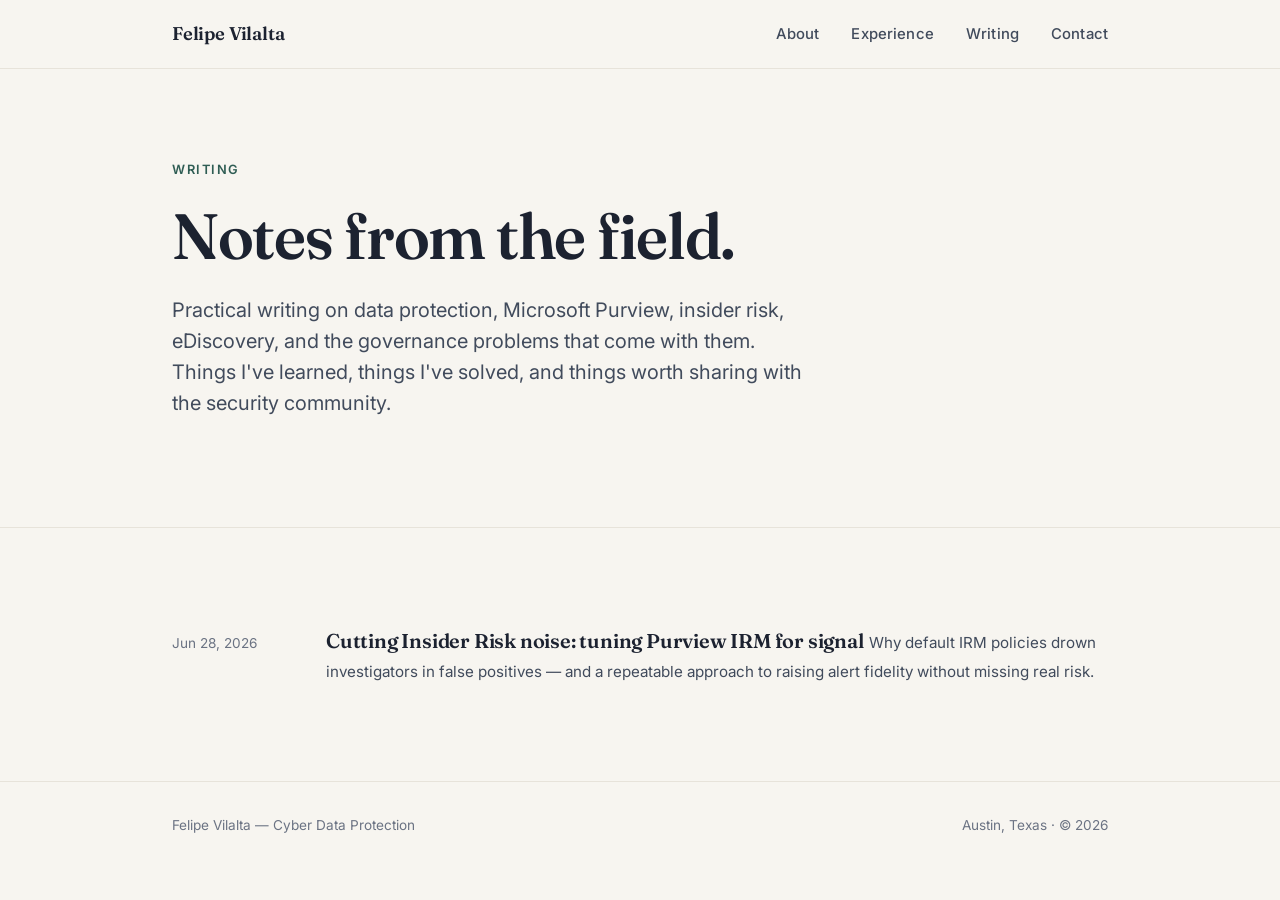
==== blog/index.html @ e2ecd427 "Add files via upload" ====
<!DOCTYPE html>
<html lang="en">
<head>
<meta charset="UTF-8">
<meta name="viewport" content="width=device-width, initial-scale=1.0">
<title>Writing — Felipe Vilalta</title>
<meta name="description" content="Writing on data protection, Microsoft Purview, insider risk, and cybersecurity governance by Felipe Vilalta.">
<link rel="preconnect" href="https://fonts.googleapis.com">
<link rel="preconnect" href="https://fonts.gstatic.com" crossorigin>
<link href="https://fonts.googleapis.com/css2?family=Fraunces:opsz,wght@9..144,400;9..144,500;9..144,600;9..144,700&family=Inter:wght@400;500;600&family=JetBrains+Mono:wght@400;500&display=swap" rel="stylesheet">
<link rel="stylesheet" href="../styles.css">
</head>
<body>

<nav class="site-nav">
  <div class="wrap">
    <a href="../index.html" class="brand">Felipe Vilalta</a>
    <div class="links">
      <a href="../index.html#about" class="hide-sm">About</a>
      <a href="../index.html#experience" class="hide-sm">Experience</a>
      <a href="index.html">Writing</a>
      <a href="../index.html#contact">Contact</a>
    </div>
  </div>
</nav>

<header class="hero">
  <div class="wrap">
    <div class="eyebrow">Writing</div>
    <h1>Notes from the field.</h1>
    <p class="role">Practical writing on data protection, Microsoft Purview, insider risk, eDiscovery, and the governance problems that come with them. Things I've learned, things I've solved, and things worth sharing with the security community.</p>
  </div>
</header>

<section class="section">
  <div class="wrap">
    <!-- =========================================================
         POST INDEX
         To add a post: copy one <a class="post-row"> block below,
         put it at the TOP of this list (newest first), and update
         the href, date, title, and description.
         ========================================================= -->
    <div class="post-list">

      <a href="tuning-purview-irm-alert-fidelity.html" class="post-row">
        <span class="date">Jun 28, 2026</span>
        <span>
          <span class="ptitle">Cutting Insider Risk noise: tuning Purview IRM for signal</span>
          <span class="pdesc">Why default IRM policies drown investigators in false positives — and a repeatable approach to raising alert fidelity without missing real risk.</span>
        </span>
      </a>

      <!-- Next post goes above this line. -->

    </div>
  </div>
</section>

<footer class="site-footer">
  <div class="wrap">
    <span>Felipe Vilalta — Cyber Data Protection</span>
    <span>Austin, Texas · © 2026</span>
  </div>
</footer>

<script>
  const io = new IntersectionObserver((entries) => {
    entries.forEach(e => { if (e.isIntersecting) { e.target.classList.add('in'); io.unobserve(e.target); } });
  }, { threshold: 0.1 });
  document.querySelectorAll('.section .wrap > *, .hero .wrap > *').forEach((el, i) => {
    el.classList.add('reveal'); el.style.transitionDelay = (Math.min(i,4)*40) + 'ms'; io.observe(el);
  });
</script>
</body>
</html>
---- styles.css ----
/* ============================================================
   Felipe Vilalta — shared stylesheet
   Edit design here once; every page picks it up.
   ============================================================ */

:root {
  --paper: #f7f5f0;
  --paper-2: #efece4;
  --ink: #1c2230;
  --ink-soft: #414b5c;
  --ink-mute: #6b7383;
  --line: #ddd8cd;
  --line-soft: #e7e3da;
  --accent: #2f5d54;        /* deep forest — serious, not techy */
  --accent-deep: #234840;
  --accent-tint: #e8efec;
  --card: #ffffff;
  --serif: 'Fraunces', Georgia, serif;
  --sans: 'Inter', -apple-system, BlinkMacSystemFont, sans-serif;
  --maxw: 1000px;
  --measure: 680px;         /* reading width for article body */
}

* { margin: 0; padding: 0; box-sizing: border-box; }
html { scroll-behavior: smooth; }
@media (prefers-reduced-motion: reduce) {
  html { scroll-behavior: auto; }
  * { animation: none !important; transition: none !important; }
}

body {
  background: var(--paper);
  color: var(--ink);
  font-family: var(--sans);
  font-size: 17px;
  line-height: 1.65;
  -webkit-font-smoothing: antialiased;
  text-rendering: optimizeLegibility;
}

a { color: var(--accent); text-decoration: none; }
a:hover { color: var(--accent-deep); }

.wrap { max-width: var(--maxw); margin: 0 auto; padding: 0 32px; }

/* ---------- NAV ---------- */
.site-nav {
  position: sticky; top: 0; z-index: 40;
  background: rgba(247, 245, 240, 0.85);
  backdrop-filter: blur(10px);
  border-bottom: 1px solid var(--line-soft);
}
.site-nav .wrap {
  display: flex; align-items: center; justify-content: space-between; height: 68px;
}
.site-nav .brand {
  font-family: var(--serif); font-weight: 600; font-size: 1.15rem;
  letter-spacing: -0.01em; color: var(--ink);
}
.site-nav .links { display: flex; gap: 32px; }
.site-nav .links a {
  color: var(--ink-soft); font-size: 0.93rem; font-weight: 500; letter-spacing: 0.01em;
  transition: color 0.16s;
}
.site-nav .links a:hover { color: var(--accent); }
@media (max-width: 600px) { .site-nav .links { gap: 20px; } .site-nav .links a.hide-sm { display: none; } }

/* ---------- BUTTONS ---------- */
.btn {
  display: inline-flex; align-items: center; gap: 8px;
  font-family: var(--sans); font-size: 0.95rem; font-weight: 600;
  padding: 12px 24px; border-radius: 3px; cursor: pointer; transition: all 0.16s;
}
.btn-primary { background: var(--accent); color: #fff; border: 1px solid var(--accent); }
.btn-primary:hover { background: var(--accent-deep); border-color: var(--accent-deep); color: #fff; }
.btn-ghost { background: transparent; color: var(--ink); border: 1px solid var(--line); }
.btn-ghost:hover { border-color: var(--accent); color: var(--accent); }

/* ---------- HERO ---------- */
.hero { padding: 90px 0 76px; border-bottom: 1px solid var(--line-soft); }
.hero .eyebrow {
  font-size: 0.8rem; font-weight: 600; letter-spacing: 0.12em; text-transform: uppercase;
  color: var(--accent); margin-bottom: 22px;
}
.hero h1 {
  font-family: var(--serif); font-weight: 600;
  font-size: clamp(2.5rem, 5.5vw, 4rem); line-height: 1.05; letter-spacing: -0.02em;
  color: var(--ink); margin-bottom: 26px; max-width: 860px;
}
.hero .role {
  font-size: clamp(1.05rem, 2vw, 1.25rem); color: var(--ink-soft);
  max-width: 640px; margin-bottom: 32px; line-height: 1.55;
}
.hero .tags { display: flex; flex-wrap: wrap; gap: 9px; margin-bottom: 36px; }
.hero .tag {
  font-size: 0.82rem; font-weight: 500; color: var(--accent-deep);
  background: var(--accent-tint); border: 1px solid #d6e2dd;
  padding: 6px 14px; border-radius: 100px;
}
.hero .cta { display: flex; gap: 14px; flex-wrap: wrap; }

/* ---------- SECTIONS ---------- */
.section { padding: 74px 0; border-bottom: 1px solid var(--line-soft); }
.sec-label {
  font-size: 0.8rem; font-weight: 600; letter-spacing: 0.12em; text-transform: uppercase;
  color: var(--ink-mute); margin-bottom: 14px;
}
.section h2 {
  font-family: var(--serif); font-weight: 600;
  font-size: clamp(1.7rem, 3.4vw, 2.4rem); letter-spacing: -0.015em;
  color: var(--ink); margin-bottom: 28px; line-height: 1.12;
}
.lead { color: var(--ink-soft); font-size: 1.1rem; max-width: 720px; }
.lead + .lead { margin-top: 18px; }
.lead strong { color: var(--ink); font-weight: 600; }

/* ---------- FOCUS GRID ---------- */
.focus-grid { display: grid; grid-template-columns: repeat(2, 1fr); gap: 20px; }
@media (max-width: 700px) { .focus-grid { grid-template-columns: 1fr; } }
.focus-card {
  background: var(--card); border: 1px solid var(--line-soft);
  border-radius: 6px; padding: 30px 28px; transition: border-color 0.2s, box-shadow 0.2s;
}
.focus-card:hover { border-color: var(--line); box-shadow: 0 6px 22px rgba(28,34,48,0.05); }
.focus-card .num {
  font-family: var(--serif); font-size: 1.05rem; color: var(--accent); font-weight: 600;
  margin-bottom: 12px; display: block;
}
.focus-card h3 { font-family: var(--serif); font-weight: 600; font-size: 1.2rem; margin-bottom: 10px; letter-spacing: -0.01em; }
.focus-card p { color: var(--ink-soft); font-size: 0.97rem; }

/* ---------- EXPERIENCE ---------- */
.exp { display: grid; grid-template-columns: 200px 1fr; gap: 36px; padding: 32px 0; border-top: 1px solid var(--line-soft); }
.exp:first-of-type { border-top: none; padding-top: 8px; }
@media (max-width: 720px) { .exp { grid-template-columns: 1fr; gap: 12px; } }
.exp .company { font-family: var(--serif); font-weight: 600; font-size: 1.1rem; }
.exp .dates { font-size: 0.85rem; color: var(--ink-mute); margin-top: 5px; }
.exp .loc { font-size: 0.85rem; color: var(--ink-mute); }
.exp .role { font-weight: 600; color: var(--accent); margin-bottom: 12px; }
.exp ul { list-style: none; display: grid; gap: 11px; }
.exp li { color: var(--ink-soft); font-size: 0.98rem; padding-left: 20px; position: relative; }
.exp li::before { content: ""; position: absolute; left: 0; top: 11px; width: 6px; height: 6px; background: var(--accent); border-radius: 50%; }

/* ---------- CREDENTIALS ---------- */
.cred-cols { display: grid; grid-template-columns: 1fr 1fr; gap: 48px; }
@media (max-width: 700px) { .cred-cols { grid-template-columns: 1fr; gap: 36px; } }
.cred h4 { font-size: 0.8rem; font-weight: 600; letter-spacing: 0.1em; text-transform: uppercase; color: var(--ink-mute); margin-bottom: 16px; }
.chips { display: flex; flex-wrap: wrap; gap: 9px; }
.chip { font-size: 0.85rem; padding: 7px 14px; background: var(--card); border: 1px solid var(--line-soft); border-radius: 4px; color: var(--ink-soft); }
.chip.strong { border-color: var(--line); color: var(--ink); font-weight: 500; }
.edu { margin-bottom: 20px; }
.edu .deg { font-family: var(--serif); font-weight: 600; font-size: 1.05rem; }
.edu .school { color: var(--ink-soft); font-size: 0.95rem; margin-top: 2px; }
.edu .when { font-size: 0.85rem; color: var(--ink-mute); margin-top: 2px; }

/* ---------- BLOG PREVIEW (on home) ---------- */
.post-list { display: grid; gap: 4px; }
.post-row {
  display: grid; grid-template-columns: 130px 1fr; gap: 24px; align-items: baseline;
  padding: 22px 0; border-top: 1px solid var(--line-soft); transition: padding-left 0.18s;
}
.post-row:first-of-type { border-top: none; }
.post-row:hover { padding-left: 8px; }
.post-row .date { font-size: 0.85rem; color: var(--ink-mute); }
.post-row .ptitle { font-family: var(--serif); font-size: 1.25rem; font-weight: 600; color: var(--ink); letter-spacing: -0.01em; }
.post-row:hover .ptitle { color: var(--accent); }
.post-row .pdesc { color: var(--ink-soft); font-size: 0.95rem; margin-top: 5px; }
@media (max-width: 620px) { .post-row { grid-template-columns: 1fr; gap: 4px; } }

/* ---------- ARTICLE ---------- */
.article { padding: 64px 0 40px; }
.article-head { max-width: var(--measure); margin: 0 auto 40px; }
.article-head .back { font-size: 0.9rem; font-weight: 500; display: inline-block; margin-bottom: 28px; }
.article-head .meta { font-size: 0.88rem; color: var(--ink-mute); margin-bottom: 14px; }
.article-head .meta .cat { color: var(--accent); font-weight: 600; }
.article-head h1 { font-family: var(--serif); font-weight: 600; font-size: clamp(2rem, 4.5vw, 3rem); line-height: 1.1; letter-spacing: -0.02em; color: var(--ink); }
.article-body { max-width: var(--measure); margin: 0 auto; }
.article-body p { margin-bottom: 22px; color: var(--ink-soft); font-size: 1.08rem; }
.article-body h2 { font-family: var(--serif); font-weight: 600; font-size: 1.65rem; letter-spacing: -0.01em; color: var(--ink); margin: 44px 0 16px; }
.article-body h3 { font-family: var(--serif); font-weight: 600; font-size: 1.3rem; color: var(--ink); margin: 32px 0 12px; }
.article-body ul, .article-body ol { margin: 0 0 22px 22px; color: var(--ink-soft); }
.article-body li { margin-bottom: 8px; font-size: 1.06rem; }
.article-body blockquote { border-left: 3px solid var(--accent); padding: 4px 0 4px 22px; margin: 26px 0; color: var(--ink); font-style: italic; }
.article-body code { font-family: 'JetBrains Mono', ui-monospace, monospace; font-size: 0.9em; background: var(--paper-2); padding: 2px 6px; border-radius: 3px; color: var(--accent-deep); }
.article-body pre { background: var(--ink); color: #e6e9ef; padding: 20px 22px; border-radius: 6px; overflow-x: auto; margin: 0 0 24px; font-size: 0.9rem; line-height: 1.6; }
.article-body pre code { background: none; color: inherit; padding: 0; }
.article-body a { text-decoration: underline; text-underline-offset: 3px; }
.article-body img { max-width: 100%; border-radius: 6px; margin: 8px 0 24px; }
.article-foot { max-width: var(--measure); margin: 48px auto 0; padding-top: 28px; border-top: 1px solid var(--line-soft); }

/* ---------- CONTACT ---------- */
.contact { text-align: center; }
.contact p { color: var(--ink-soft); max-width: 520px; margin: 0 auto 30px; }
.contact .cta { display: flex; gap: 14px; justify-content: center; flex-wrap: wrap; }

/* ---------- FOOTER ---------- */
.site-footer { padding: 32px 0; }
.site-footer .wrap { display: flex; justify-content: space-between; align-items: center; flex-wrap: wrap; gap: 10px; }
.site-footer span { font-size: 0.85rem; color: var(--ink-mute); }

/* ---------- REVEAL ---------- */
.reveal { opacity: 0; transform: translateY(14px); transition: opacity 0.55s ease, transform 0.55s ease; }
.reveal.in { opacity: 1; transform: none; }
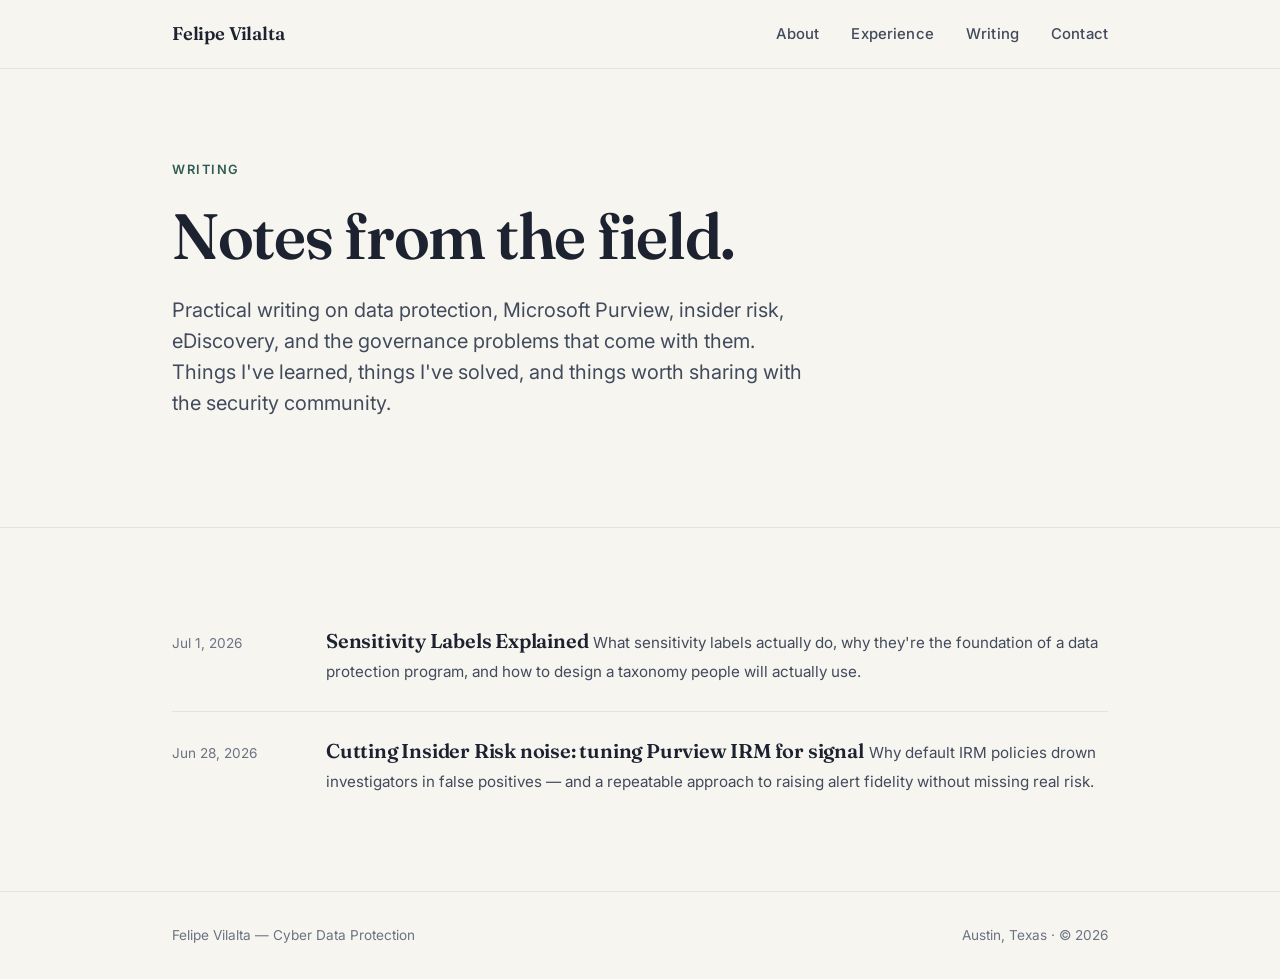
==== commit da44ef31: "Add blog post: Sensitivity Labels Explained Publish a new post covering sensitivity labels, taxonomy" ====
--- a/blog/index.html
+++ b/blog/index.html
@@ -42,6 +42,14 @@
          ========================================================= -->
     <div class="post-list">
 
+      <a href="sensitivity-labels-explained.html" class="post-row">
+        <span class="date">Jul 1, 2026</span>
+        <span>
+          <span class="ptitle">Sensitivity Labels Explained</span>
+          <span class="pdesc">What sensitivity labels actually do, why they're the foundation of a data protection program, and how to design a taxonomy people will actually use.</span>
+        </span>
+      </a>
+
       <a href="tuning-purview-irm-alert-fidelity.html" class="post-row">
         <span class="date">Jun 28, 2026</span>
         <span>
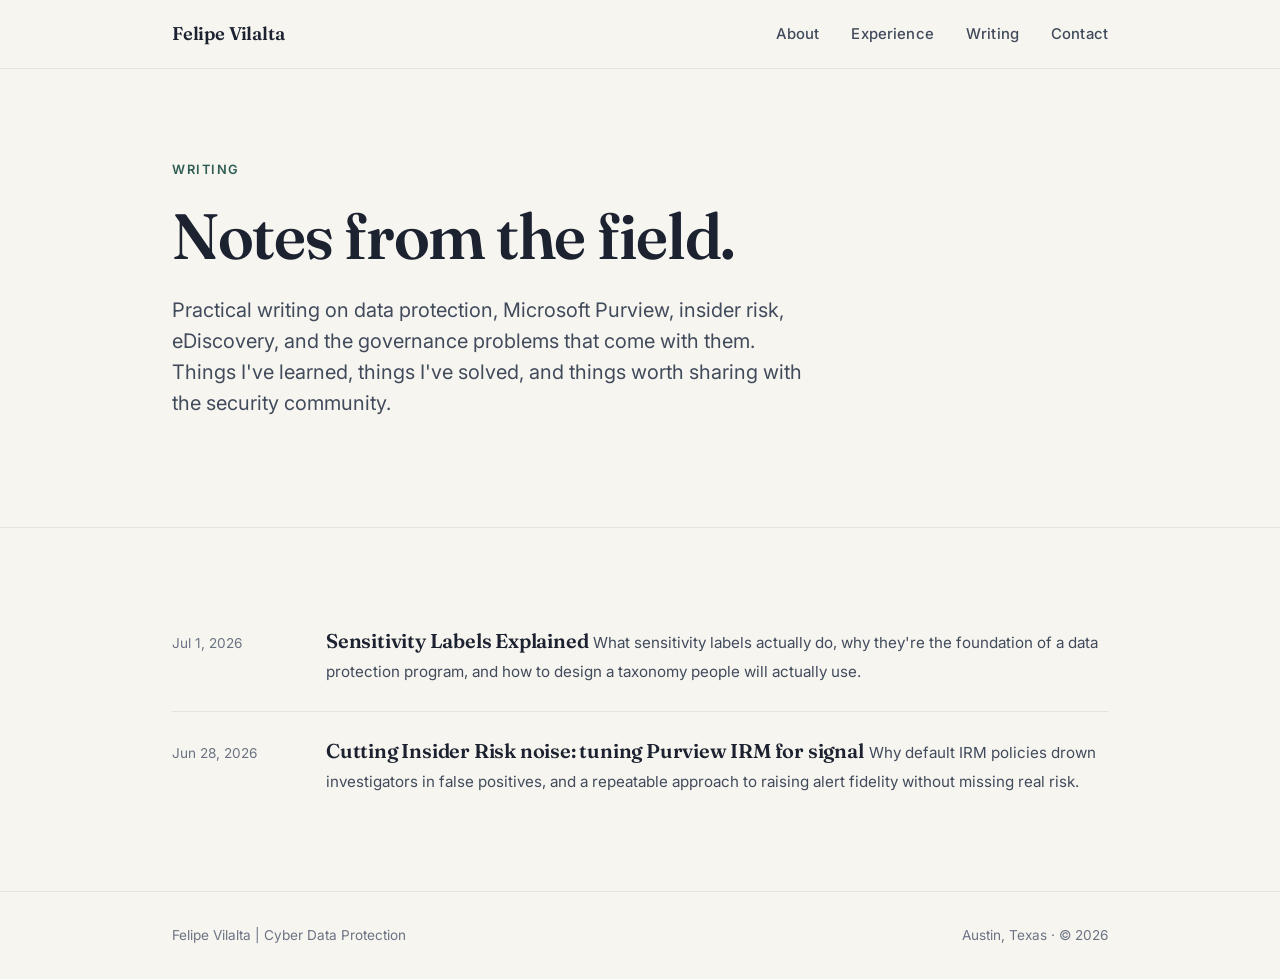
==== commit 4c6a5422: "Remove em dashes site-wide Replace em-dash punctuation across all pages with periods, commas, colons" ====
--- a/blog/index.html
+++ b/blog/index.html
@@ -3,7 +3,7 @@
 <head>
 <meta charset="UTF-8">
 <meta name="viewport" content="width=device-width, initial-scale=1.0">
-<title>Writing — Felipe Vilalta</title>
+<title>Writing | Felipe Vilalta</title>
 <meta name="description" content="Writing on data protection, Microsoft Purview, insider risk, and cybersecurity governance by Felipe Vilalta.">
 <link rel="preconnect" href="https://fonts.googleapis.com">
 <link rel="preconnect" href="https://fonts.gstatic.com" crossorigin>
@@ -54,7 +54,7 @@
         <span class="date">Jun 28, 2026</span>
         <span>
           <span class="ptitle">Cutting Insider Risk noise: tuning Purview IRM for signal</span>
-          <span class="pdesc">Why default IRM policies drown investigators in false positives — and a repeatable approach to raising alert fidelity without missing real risk.</span>
+          <span class="pdesc">Why default IRM policies drown investigators in false positives, and a repeatable approach to raising alert fidelity without missing real risk.</span>
         </span>
       </a>
 
@@ -66,7 +66,7 @@
 
 <footer class="site-footer">
   <div class="wrap">
-    <span>Felipe Vilalta — Cyber Data Protection</span>
+    <span>Felipe Vilalta | Cyber Data Protection</span>
     <span>Austin, Texas · © 2026</span>
   </div>
 </footer>
--- a/styles.css
+++ b/styles.css
@@ -1,5 +1,5 @@
 /* ============================================================
-   Felipe Vilalta — shared stylesheet
+   Felipe Vilalta - shared stylesheet
    Edit design here once; every page picks it up.
    ============================================================ */
 
@@ -11,7 +11,7 @@
   --ink-mute: #6b7383;
   --line: #ddd8cd;
   --line-soft: #e7e3da;
-  --accent: #2f5d54;        /* deep forest — serious, not techy */
+  --accent: #2f5d54;        /* deep forest - serious, not techy */
   --accent-deep: #234840;
   --accent-tint: #e8efec;
   --card: #ffffff;
